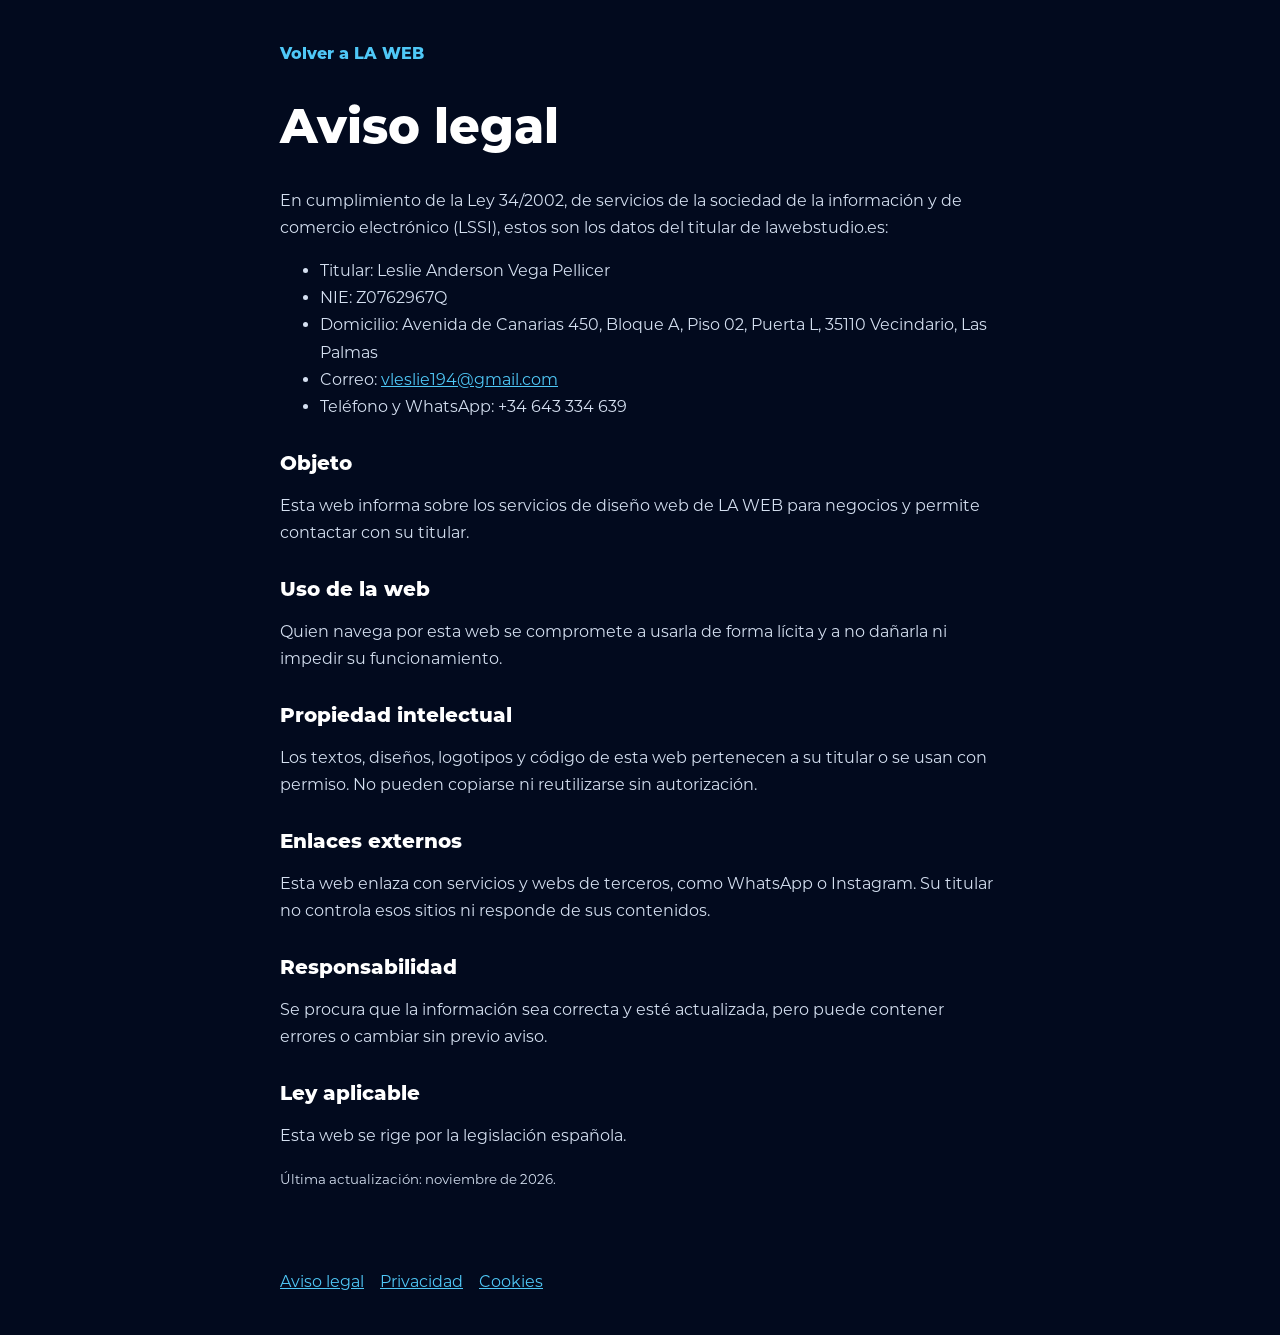
==== aviso-legal.html @ 77515396 "Añadir páginas legales y cargar las fuentes desde la propia web Co-Authored-By: Claude Opus 5.5 <nor" ====
<!doctype html>
<html lang="es"><head><meta charset="utf-8"><meta name="viewport" content="width=device-width, initial-scale=1">
<title>Aviso legal | LA WEB</title><meta name="robots" content="noindex,follow"><link rel="icon" href="favicon.svg" type="image/svg+xml">
<style>
@font-face{font-family:Montserrat;font-weight:400;font-display:swap;src:url(fonts/Montserrat-Regular.woff2) format("woff2")}
@font-face{font-family:Montserrat;font-weight:800 900;font-display:swap;src:url(fonts/Montserrat-ExtraBold.woff2) format("woff2")}
body{margin:0;background:#020A1E;color:#D5E0F1;font:400 1rem/1.7 Montserrat,system-ui,sans-serif}
main{max-width:720px;margin:auto;padding:40px 20px 60px}
h1,h2{color:#fff;font-weight:800;line-height:1.15}h1{font-size:clamp(2rem,6vw,3rem)}h2{font-size:1.25rem;margin-top:32px}
a{color:#4FC8F7}.back{font-weight:800;text-decoration:none}
footer{max-width:720px;margin:auto;padding:0 20px 40px;display:flex;flex-wrap:wrap;gap:16px}
</style></head><body><main><a class="back" href="index.html">Volver a LA WEB</a><h1>Aviso legal</h1>
<p>En cumplimiento de la Ley 34/2002, de servicios de la sociedad de la información y de comercio electrónico (LSSI), estos son los datos del titular de lawebstudio.es:</p><ul><li>Titular: Leslie Anderson Vega Pellicer</li><li>NIE: Z0762967Q</li><li>Domicilio: Avenida de Canarias 450, Bloque A, Piso 02, Puerta L, 35110 Vecindario, Las Palmas</li><li>Correo: <a href="mailto:vleslie194@gmail.com">vleslie194@gmail.com</a></li><li>Teléfono y WhatsApp: +34 643 334 639</li></ul>
<h2>Objeto</h2><p>Esta web informa sobre los servicios de diseño web de LA WEB para negocios y permite contactar con su titular.</p>
<h2>Uso de la web</h2><p>Quien navega por esta web se compromete a usarla de forma lícita y a no dañarla ni impedir su funcionamiento.</p>
<h2>Propiedad intelectual</h2><p>Los textos, diseños, logotipos y código de esta web pertenecen a su titular o se usan con permiso. No pueden copiarse ni reutilizarse sin autorización.</p>
<h2>Enlaces externos</h2><p>Esta web enlaza con servicios y webs de terceros, como WhatsApp o Instagram. Su titular no controla esos sitios ni responde de sus contenidos.</p>
<h2>Responsabilidad</h2><p>Se procura que la información sea correcta y esté actualizada, pero puede contener errores o cambiar sin previo aviso.</p>
<h2>Ley aplicable</h2><p>Esta web se rige por la legislación española.</p>
<p><small>Última actualización: noviembre de 2026.</small></p></main>
<footer><a href="aviso-legal.html">Aviso legal</a><a href="privacidad.html">Privacidad</a><a href="cookies.html">Cookies</a></footer></body></html>
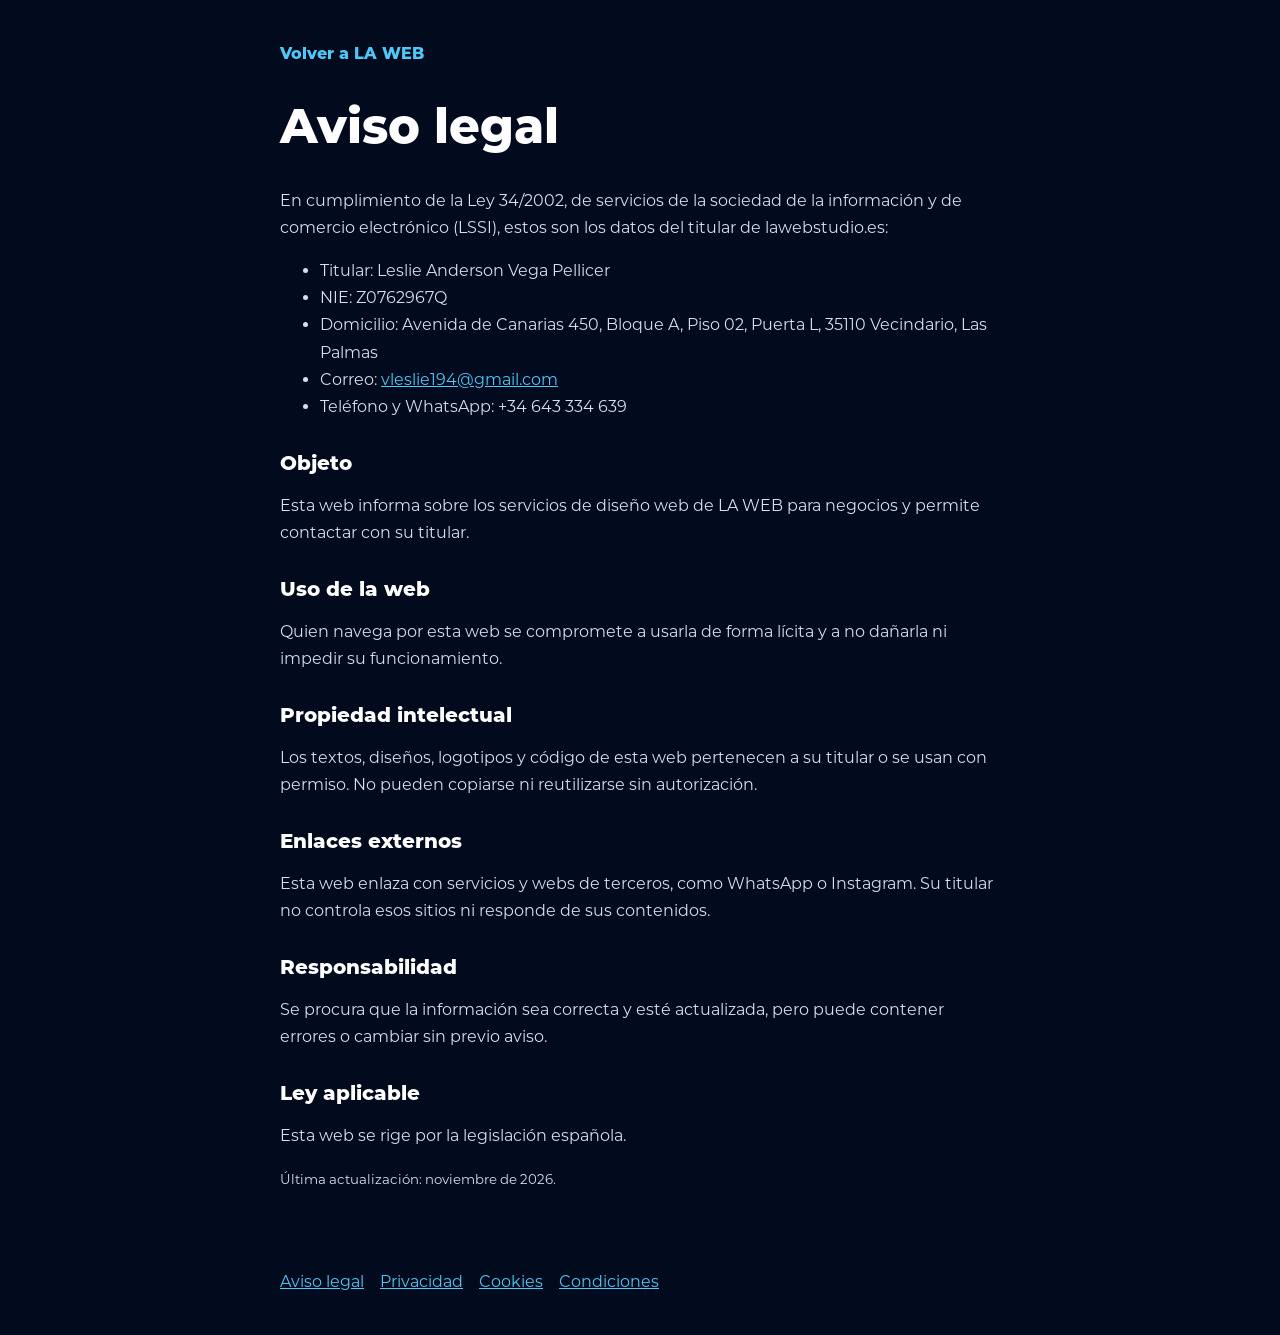
==== commit 46358900: "Añadir condiciones de contratación Co-Authored-By: Claude Opus 5.5 <noreply@anthropic.com> Claude-Se" ====
--- a/aviso-legal.html
+++ b/aviso-legal.html
@@ -18,4 +18,4 @@
 <h2>Responsabilidad</h2><p>Se procura que la información sea correcta y esté actualizada, pero puede contener errores o cambiar sin previo aviso.</p>
 <h2>Ley aplicable</h2><p>Esta web se rige por la legislación española.</p>
 <p><small>Última actualización: noviembre de 2026.</small></p></main>
-<footer><a href="aviso-legal.html">Aviso legal</a><a href="privacidad.html">Privacidad</a><a href="cookies.html">Cookies</a></footer></body></html>
+<footer><a href="aviso-legal.html">Aviso legal</a><a href="privacidad.html">Privacidad</a><a href="cookies.html">Cookies</a><a href="condiciones.html">Condiciones</a></footer></body></html>
